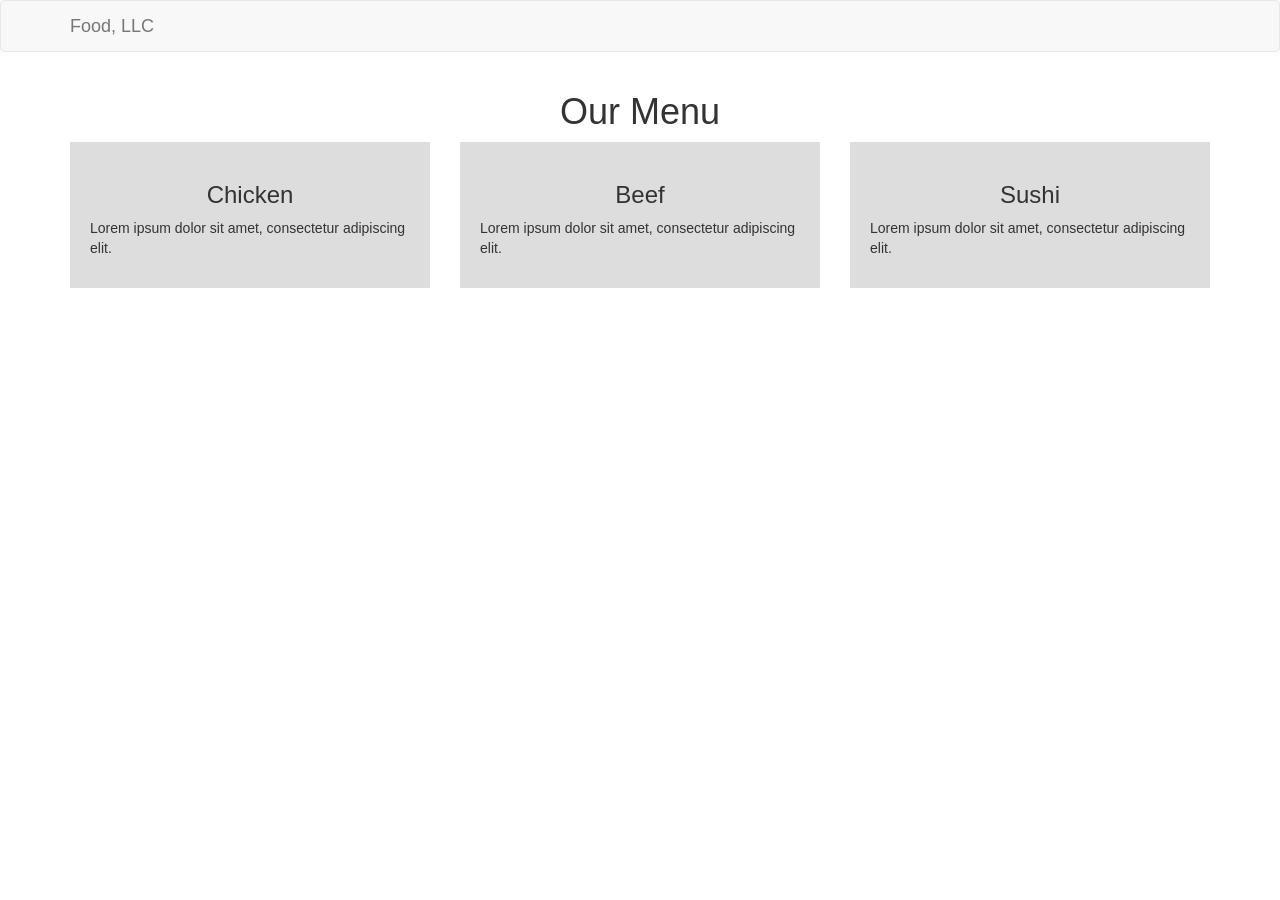
==== module3-solution/index.html @ 177e4652 "Module 3 solution" ====
<!DOCTYPE html>
<html>
<head>
<meta charset="utf-8">
<meta name="viewport" content="width=device-width, initial-scale=1">

<title>Food LLC</title>

<link rel="stylesheet" href="https://maxcdn.bootstrapcdn.com/bootstrap/3.4.1/css/bootstrap.min.css">
<link rel="stylesheet" href="css/styles.css">

</head>

<body>

<nav class="navbar navbar-default">
<div class="container">
<div class="navbar-header">
<a class="navbar-brand">Food, LLC</a>
</div>
</div>
</nav>

<div class="container">

<h1 class="text-center">Our Menu</h1>

<div class="row">

<div class="col-md-4 col-sm-6 col-xs-12">
<div class="section">
<h3 class="text-center">Chicken</h3>
<p>Lorem ipsum dolor sit amet, consectetur adipiscing elit.</p>
</div>
</div>

<div class="col-md-4 col-sm-6 col-xs-12">
<div class="section">
<h3 class="text-center">Beef</h3>
<p>Lorem ipsum dolor sit amet, consectetur adipiscing elit.</p>
</div>
</div>

<div class="col-md-4 col-sm-12 col-xs-12">
<div class="section">
<h3 class="text-center">Sushi</h3>
<p>Lorem ipsum dolor sit amet, consectetur adipiscing elit.</p>
</div>
</div>

</div>

</div>

</body>
</html>
---- module3-solution/css/styles.css ----
.section {
  background-color: #ddd;
  padding: 20px;
  margin-bottom: 20px;
}
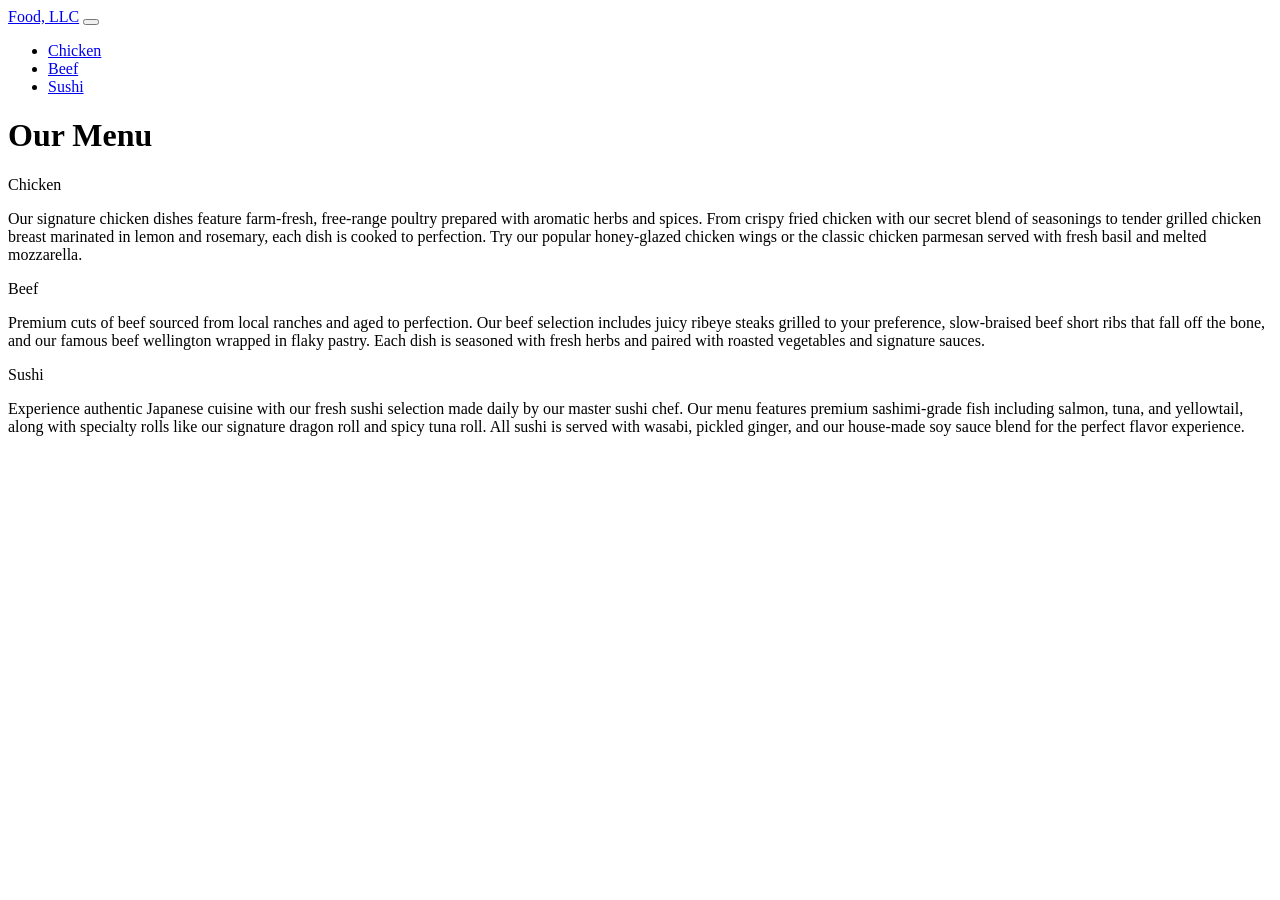
==== commit 6f3fe5b5: "Update index.html" ====
--- a/module3-solution/index.html
+++ b/module3-solution/index.html
@@ -1,56 +1,65 @@
+
 <!DOCTYPE html>
-<html>
+<html lang="en">
 <head>
-<meta charset="utf-8">
-<meta name="viewport" content="width=device-width, initial-scale=1">
-
-<title>Food LLC</title>
-
-<link rel="stylesheet" href="https://maxcdn.bootstrapcdn.com/bootstrap/3.4.1/css/bootstrap.min.css">
-<link rel="stylesheet" href="css/styles.css">
-
+    <meta charset="UTF-8">
+    <meta name="viewport" content="width=device-width, initial-scale=1.0">
+    <title>Module 3 – Bootstrap & Mobile-First Design</title>
+    <!-- Bootstrap CSS -->
+    <link rel="stylesheet" href="css/bootstrap.min.css">
+    <!-- Custom CSS -->
+    <link rel="stylesheet" href="css/styles.css">
 </head>
-
 <body>
 
-<nav class="navbar navbar-default">
-<div class="container">
-<div class="navbar-header">
-<a class="navbar-brand">Food, LLC</a>
-</div>
-</div>
-</nav>
+    <!-- Navbar -->
+    <nav class="navbar navbar-light bg-light">
+        <div class="container-fluid">
+            <a class="navbar-brand" href="#">Food, LLC</a>
+            <!-- Mobile menu button - only visible on mobile -->
+            <button class="navbar-toggler d-md-none" type="button" data-bs-toggle="collapse" data-bs-target="#navbar-collapse" aria-controls="navbar-collapse" aria-expanded="false" aria-label="Toggle navigation">
+                <span class="navbar-toggler-icon"></span>
+            </button>
 
-<div class="container">
+            <!-- Dropdown Menu (Mobile Only) -->
+            <div class="collapse navbar-collapse" id="navbar-collapse">
+                <ul class="navbar-nav w-100 d-md-none">
+                    <li class="nav-item"><a class="nav-link text-center" href="#chicken-section">Chicken</a></li>
+                    <li class="nav-item"><a class="nav-link text-center" href="#beef-section">Beef</a></li>
+                    <li class="nav-item"><a class="nav-link text-center" href="#sushi-section">Sushi</a></li>
+                </ul>
+            </div>
+        </div>
+    </nav>
 
-<h1 class="text-center">Our Menu</h1>
+    <div class="container-fluid">
+        <h1 class="text-center">Our Menu</h1>
+        
+        <div class="row">
+            <div class="col-md-4 col-sm-6 col-12">
+                <section class="menu-item" id="chicken-section">
+                    <div class="section-title chicken">Chicken</div>
+                    <p>Our signature chicken dishes feature farm-fresh, free-range poultry prepared with aromatic herbs and spices. From crispy fried chicken with our secret blend of seasonings to tender grilled chicken breast marinated in lemon and rosemary, each dish is cooked to perfection. Try our popular honey-glazed chicken wings or the classic chicken parmesan served with fresh basil and melted mozzarella.</p>
+                </section>
+            </div>
+            
+            <div class="col-md-4 col-sm-6 col-12">
+                <section class="menu-item" id="beef-section">
+                    <div class="section-title beef">Beef</div>
+                    <p>Premium cuts of beef sourced from local ranches and aged to perfection. Our beef selection includes juicy ribeye steaks grilled to your preference, slow-braised beef short ribs that fall off the bone, and our famous beef wellington wrapped in flaky pastry. Each dish is seasoned with fresh herbs and paired with roasted vegetables and signature sauces.</p>
+                </section>
+            </div>
+            
+            <div class="col-md-4 col-sm-12 col-12">
+                <section class="menu-item" id="sushi-section">
+                    <div class="section-title sushi">Sushi</div>
+                    <p>Experience authentic Japanese cuisine with our fresh sushi selection made daily by our master sushi chef. Our menu features premium sashimi-grade fish including salmon, tuna, and yellowtail, along with specialty rolls like our signature dragon roll and spicy tuna roll. All sushi is served with wasabi, pickled ginger, and our house-made soy sauce blend for the perfect flavor experience.</p>
+                </section>
+            </div>
+        </div>
+    </div>
 
-<div class="row">
-
-<div class="col-md-4 col-sm-6 col-xs-12">
-<div class="section">
-<h3 class="text-center">Chicken</h3>
-<p>Lorem ipsum dolor sit amet, consectetur adipiscing elit.</p>
-</div>
-</div>
-
-<div class="col-md-4 col-sm-6 col-xs-12">
-<div class="section">
-<h3 class="text-center">Beef</h3>
-<p>Lorem ipsum dolor sit amet, consectetur adipiscing elit.</p>
-</div>
-</div>
-
-<div class="col-md-4 col-sm-12 col-xs-12">
-<div class="section">
-<h3 class="text-center">Sushi</h3>
-<p>Lorem ipsum dolor sit amet, consectetur adipiscing elit.</p>
-</div>
-</div>
-
-</div>
-
-</div>
-
+    <!-- Scripts -->
+    <script src="https://cdn.jsdelivr.net/npm/bootstrap@5.3.0/dist/js/bootstrap.bundle.min.js"></script>
 </body>
 </html>
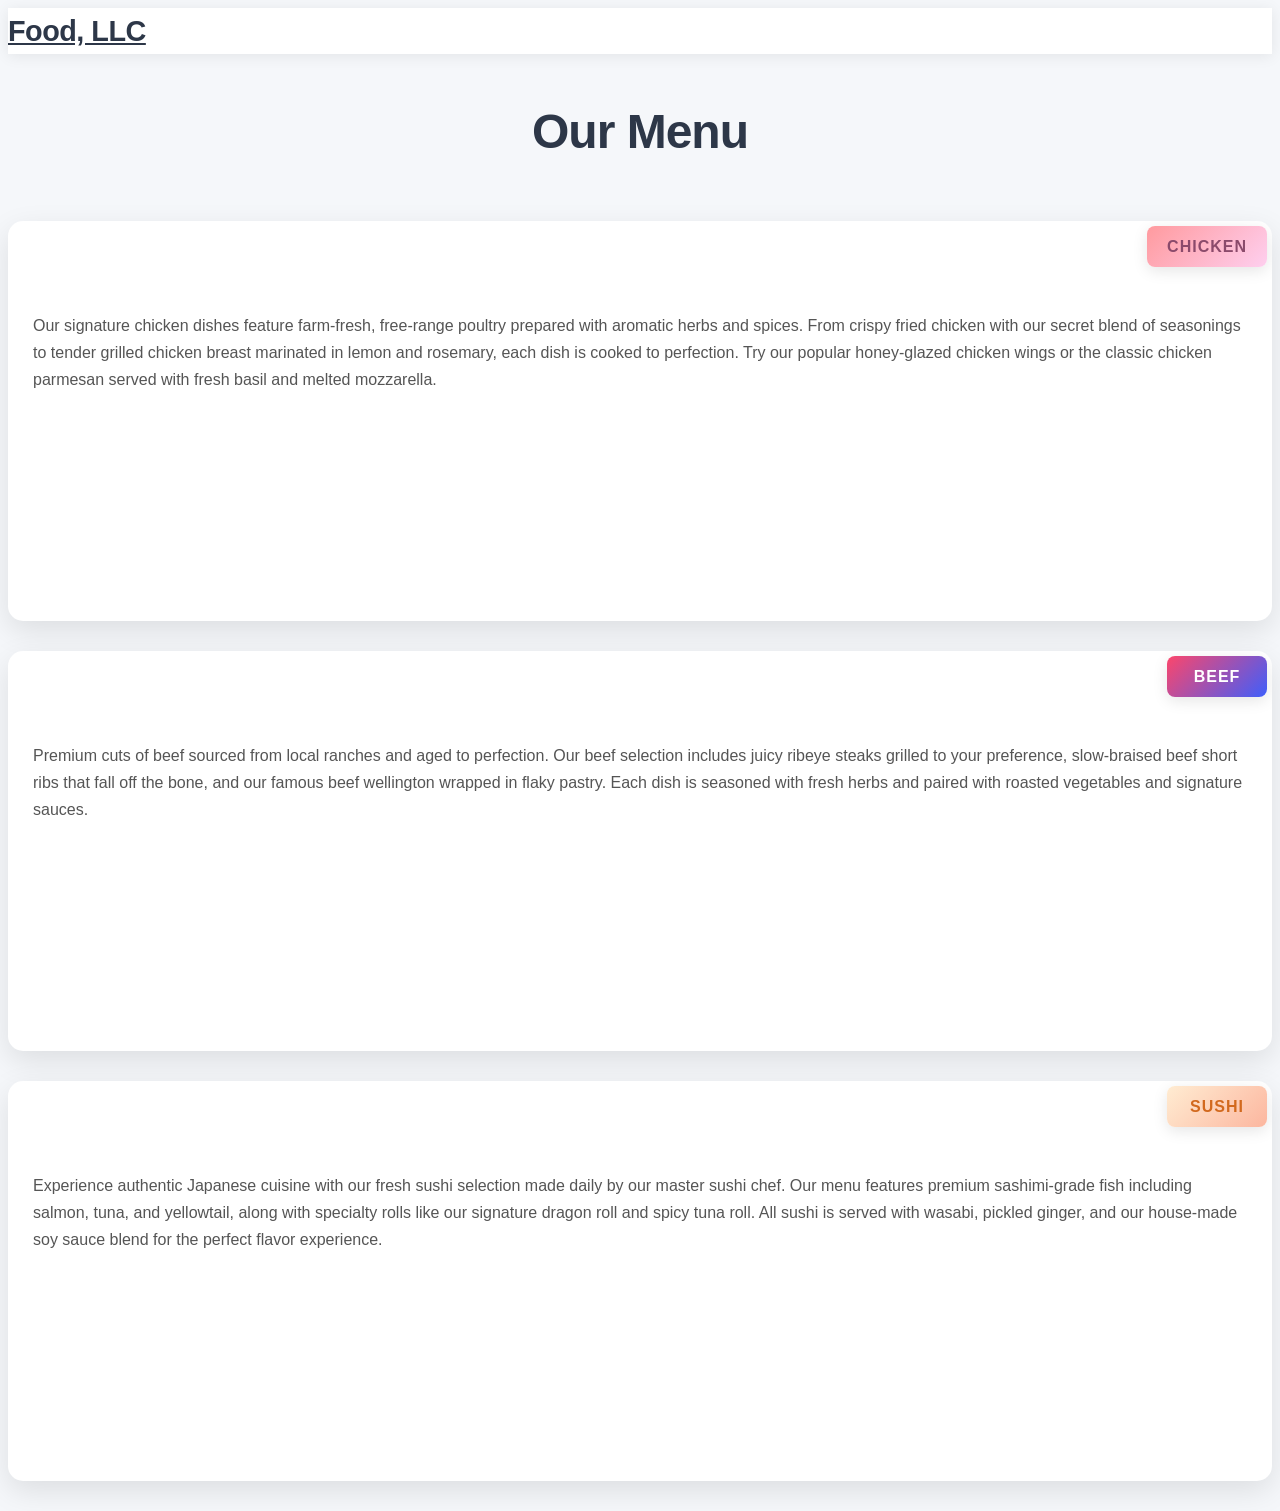
==== commit 85eadf78: "Update index.html" ====
--- a/module3-solution/index.html
+++ b/module3-solution/index.html
@@ -1,4 +1,3 @@
-
 <!DOCTYPE html>
 <html lang="en">
 <head>
--- a/module3-solution/css/styles.css
+++ b/module3-solution/css/styles.css
@@ -1,5 +1,181 @@
-.section {
-  background-color: #ddd;
-  padding: 20px;
-  margin-bottom: 20px;
+* {
+    box-sizing: border-box;
 }
+
+html {
+    scroll-behavior: smooth;
+}
+
+body {
+    font-family: 'Inter', -apple-system, BlinkMacSystemFont, 'Segoe UI', Roboto, Oxygen, Ubuntu, Cantarell, sans-serif;
+    font-size: 16px;
+    line-height: 1.6;
+    background-color: #f5f7fa;
+    min-height: 100vh;
+    color: #333;
+}
+
+/* Navbar styles */
+.navbar {
+    background-color: rgba(255, 255, 255, 0.95) !important;
+    border: none;
+    border-radius: 0;
+    box-shadow: 0 2px 15px rgba(0, 0, 0, 0.08);
+    backdrop-filter: blur(15px);
+}
+
+.navbar-brand {
+    font-weight: 800;
+    font-size: 1.8rem;
+    color: #2d3748 !important;
+    letter-spacing: -0.5px;
+    transition: all 0.3s ease;
+}
+
+.navbar-brand:hover {
+    color: #4299e1 !important;
+    transform: translateY(-1px);
+}
+
+/* Ensure toggle button is only visible on mobile */
+.navbar-toggler {
+    display: none;
+}
+
+@media (max-width: 767.98px) {
+    .navbar-toggler {
+        display: block;
+    }
+}
+
+/* Mobile dropdown styling */
+@media (max-width: 767.98px) {
+    .navbar-collapse {
+        border: none;
+        box-shadow: none;
+        margin: 0;
+        padding: 0;
+        background-color: #f8f9fa;
+        margin-top: 10px;
+    }
+    
+    .navbar-nav {
+        margin: 0;
+        width: 100%;
+    }
+    
+    .navbar-nav .nav-item {
+        width: 100%;
+    }
+    
+        .navbar-nav .nav-link {
+        border-bottom: 1px solid rgba(0, 0, 0, 0.1);
+        background-color: rgba(255, 255, 255, 0.95);
+        color: #2d3748 !important;
+        padding: 18px;
+        text-align: center;
+        display: block;
+        font-weight: 500;
+        transition: all 0.3s ease;
+    }
+    
+    .navbar-nav .nav-link:hover {
+        background-color: #4299e1;
+        color: #ffffff !important;
+        transform: translateX(5px);
+        box-shadow: 0 4px 15px rgba(66, 153, 225, 0.3);
+    }
+    
+    .navbar-nav .nav-item:last-child .nav-link {
+        border-bottom: none;
+    }
+}
+
+/* Hide navbar menu items on desktop */
+@media (min-width: 768px) {
+    .navbar-collapse {
+        display: none !important;
+    }
+}
+
+/* Page heading */
+h1 {
+    text-align: center;
+    margin: 40px 0 50px 0;
+    font-size: 3rem;
+    font-weight: 700;
+    color: #2d3748;
+    letter-spacing: -1px;
+}
+
+/* Menu items */
+.menu-item {
+    position: relative;
+    background: white;
+    border-radius: 15px;
+    margin: 0 0 30px 0;
+    padding: 75px 25px 25px 25px;
+    box-shadow: 0 10px 30px rgba(0, 0, 0, 0.1);
+    transition: all 0.3s ease;
+    overflow: hidden;
+    min-height: 400px;
+    scroll-margin-top: 10px;
+}
+
+.menu-item:hover {
+    transform: translateY(-5px);
+    box-shadow: 0 20px 40px rgba(0, 0, 0, 0.15);
+}
+
+.menu-item p {
+    color: #555;
+    text-align: left;
+    font-size: 1rem;
+    line-height: 1.7;
+}
+
+.section-title {
+    position: absolute;
+    top: 5px;
+    right: 5px;
+    border-radius: 8px;
+    padding: 8px 20px;
+    font-size: 1rem;
+    font-weight: 600;
+    text-align: center;
+    min-width: 100px;
+    text-transform: uppercase;
+    letter-spacing: 1px;
+    box-shadow: 0 4px 15px rgba(0, 0, 0, 0.1);
+}
+
+.chicken {
+    background: linear-gradient(135deg, #ff9a9e 0%, #fecfef 100%);
+    color: #8b4a6b;
+}
+
+.beef {
+    background: linear-gradient(135deg, #fc466b 0%, #3f5efb 100%);
+    color: white;
+}
+
+.sushi {
+    background: linear-gradient(135deg, #ffecd2 0%, #fcb69f 100%);
+    color: #d2691e;
+}
+
+/* Mobile adjustments */
+@media (max-width: 767px) {
+    h1 {
+        font-size: 2.5rem;
+        margin: 30px 0 40px 0;
+    }
+    
+    .menu-item {
+        margin-bottom: 20px;
+    }
+    
+    #sushi-section {
+        margin-bottom: 100px;
+    }
+}
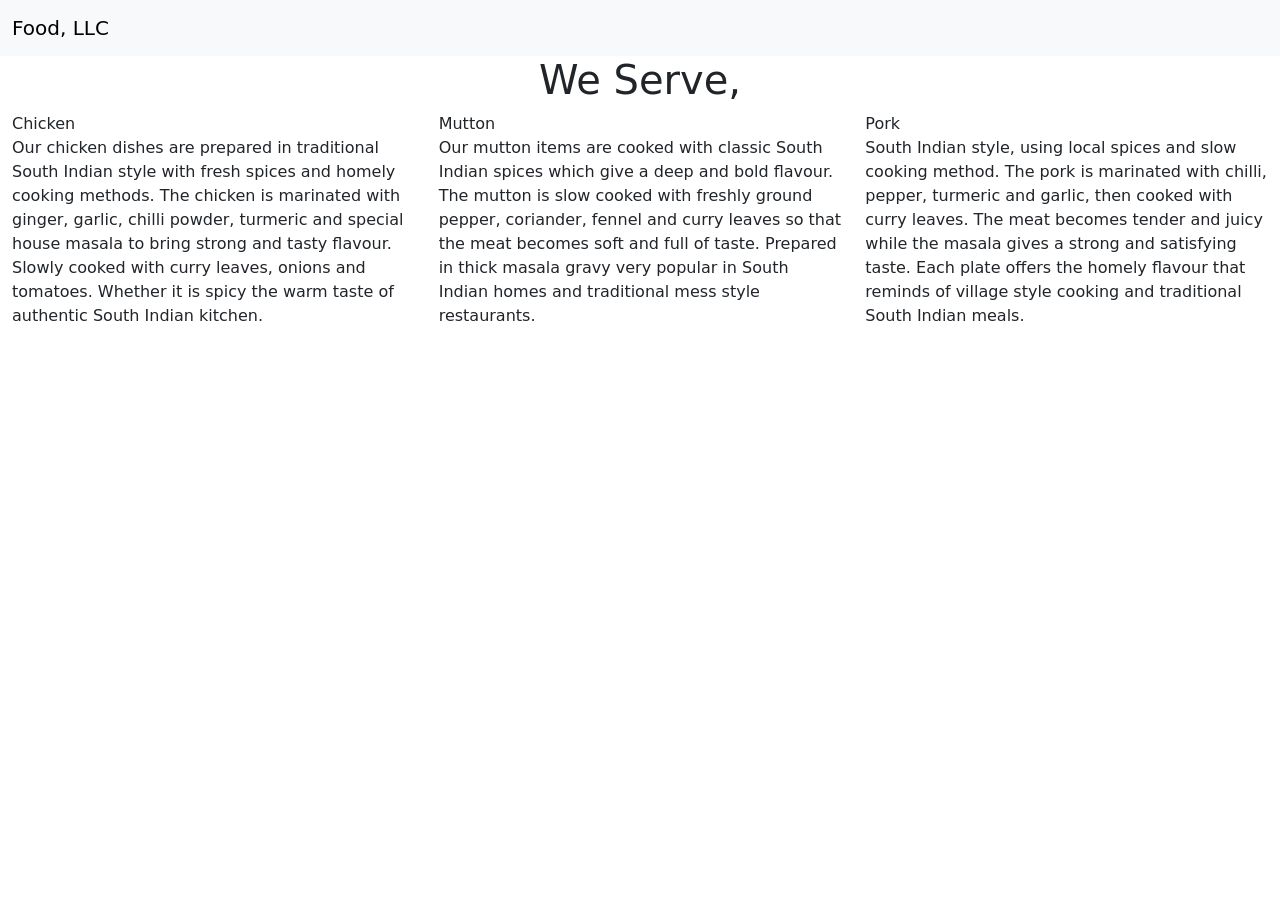
==== commit efd3d445: "Update index.html" ====
--- a/module3-solution/index.html
+++ b/module3-solution/index.html
@@ -1,64 +1,54 @@
 <!DOCTYPE html>
 <html lang="en">
 <head>
-    <meta charset="UTF-8">
-    <meta name="viewport" content="width=device-width, initial-scale=1.0">
-    <title>Module 3 – Bootstrap & Mobile-First Design</title>
-    <!-- Bootstrap CSS -->
-    <link rel="stylesheet" href="css/bootstrap.min.css">
-    <!-- Custom CSS -->
-    <link rel="stylesheet" href="css/styles.css">
+  <meta charset="UTF-8">
+  <meta name="viewport" content="width=device-width, initial-scale=1.0">
+  <title>Module3-Solution</title>
+  <link rel="preconnect" href="https://fonts.googleapis.com">
+  <link rel="preconnect" href="https://fonts.gstatic.com" crossorigin>
+  <link href="https://fonts.googleapis.com/css2?family=Funnel+Display:wght@300..800&display=swap" rel="stylesheet">
+  <link rel="stylesheet" href="css/bootstrap.min.css">
+  <link rel="stylesheet" href="css/style.css">
 </head>
 <body>
-
-    <!-- Navbar -->
-    <nav class="navbar navbar-light bg-light">
-        <div class="container-fluid">
-            <a class="navbar-brand" href="#">Food, LLC</a>
-            <!-- Mobile menu button - only visible on mobile -->
-            <button class="navbar-toggler d-md-none" type="button" data-bs-toggle="collapse" data-bs-target="#navbar-collapse" aria-controls="navbar-collapse" aria-expanded="false" aria-label="Toggle navigation">
-                <span class="navbar-toggler-icon"></span>
-            </button>
-
-            <!-- Dropdown Menu (Mobile Only) -->
-            <div class="collapse navbar-collapse" id="navbar-collapse">
-                <ul class="navbar-nav w-100 d-md-none">
-                    <li class="nav-item"><a class="nav-link text-center" href="#chicken-section">Chicken</a></li>
-                    <li class="nav-item"><a class="nav-link text-center" href="#beef-section">Beef</a></li>
-                    <li class="nav-item"><a class="nav-link text-center" href="#sushi-section">Sushi</a></li>
-                </ul>
-            </div>
-        </div>
-    </nav>
-
-    <div class="container-fluid">
-        <h1 class="text-center">Our Menu</h1>
-        
-        <div class="row">
-            <div class="col-md-4 col-sm-6 col-12">
-                <section class="menu-item" id="chicken-section">
-                    <div class="section-title chicken">Chicken</div>
-                    <p>Our signature chicken dishes feature farm-fresh, free-range poultry prepared with aromatic herbs and spices. From crispy fried chicken with our secret blend of seasonings to tender grilled chicken breast marinated in lemon and rosemary, each dish is cooked to perfection. Try our popular honey-glazed chicken wings or the classic chicken parmesan served with fresh basil and melted mozzarella.</p>
-                </section>
-            </div>
-            
-            <div class="col-md-4 col-sm-6 col-12">
-                <section class="menu-item" id="beef-section">
-                    <div class="section-title beef">Beef</div>
-                    <p>Premium cuts of beef sourced from local ranches and aged to perfection. Our beef selection includes juicy ribeye steaks grilled to your preference, slow-braised beef short ribs that fall off the bone, and our famous beef wellington wrapped in flaky pastry. Each dish is seasoned with fresh herbs and paired with roasted vegetables and signature sauces.</p>
-                </section>
-            </div>
-            
-            <div class="col-md-4 col-sm-12 col-12">
-                <section class="menu-item" id="sushi-section">
-                    <div class="section-title sushi">Sushi</div>
-                    <p>Experience authentic Japanese cuisine with our fresh sushi selection made daily by our master sushi chef. Our menu features premium sashimi-grade fish including salmon, tuna, and yellowtail, along with specialty rolls like our signature dragon roll and spicy tuna roll. All sushi is served with wasabi, pickled ginger, and our house-made soy sauce blend for the perfect flavor experience.</p>
-                </section>
-            </div>
-        </div>
+<nav class="navbar navbar-light bg-light">
+  <div class="container-fluid">
+    <a class="navbar-brand" href="#">Food, LLC</a>
+    <button class="navbar-toggler d-md-none" type="button" data-bs-toggle="collapse" data-bs-target="#navbar-collapse" aria-controls="navbar-collapse" aria-expanded="false" aria-label="Toggle navigation">
+      <span class="navbar-toggler-icon"></span>
+    </button>
+    <div class="collapse navbar-collapse" id="navbar-collapse">
+      <ul class="navbar-nav w-100 d-md-none">
+        <li class="nav-item"><a class="nav-link text-center" href="#chicken-section">Chicken</a></li>
+        <li class="nav-item"><a class="nav-link text-center" href="#mutton-section">Mutton</a></li>
+        <li class="nav-item"><a class="nav-link text-center" href="#pork-section">Pork</a></li>
+      </ul>
     </div>
-
-    <!-- Scripts -->
-    <script src="https://cdn.jsdelivr.net/npm/bootstrap@5.3.0/dist/js/bootstrap.bundle.min.js"></script>
+  </div>
+</nav>
+<div class="container-fluid">
+  <h1 class="text-center">We Serve,</h1>
+  <div class="row">
+    <div class="col-md-4 col-sm-6 col-12">
+      <section class="menu-item" id="chicken-section">
+        <div class="section-title chicken">Chicken</div>
+        <p>Our chicken dishes are prepared in traditional South Indian style with fresh spices and homely cooking methods. The chicken is marinated with ginger, garlic, chilli powder, turmeric and special house masala to bring strong and tasty flavour. Slowly cooked with curry leaves, onions and tomatoes. Whether it is spicy the warm taste of authentic South Indian kitchen.</p>
+      </section>
+    </div>
+    <div class="col-md-4 col-sm-6 col-12">
+      <section class="menu-item" id="mutton-section">
+        <div class="section-title mutton">Mutton</div>
+        <p>Our mutton items are cooked with classic South Indian spices which give a deep and bold flavour. The mutton is slow cooked with freshly ground pepper, coriander, fennel and curry leaves so that the meat becomes soft and full of taste. Prepared in thick masala gravy very popular in South Indian homes and traditional mess style restaurants.</p>
+      </section>
+    </div>
+    <div class="col-md-4 col-sm-12 col-12">
+      <section class="menu-item" id="pork-section">
+        <div class="section-title pork">Pork</div>
+        <p>South Indian style, using local spices and slow cooking method. The pork is marinated with chilli, pepper, turmeric and garlic, then cooked with curry leaves. The meat becomes tender and juicy while the masala gives a strong and satisfying taste. Each plate offers the homely flavour that reminds of village style cooking and traditional South Indian meals.</p>
+      </section>
+    </div>
+  </div>
+</div>
+<script src="https://cdn.jsdelivr.net/npm/bootstrap@5.3.0/dist/js/bootstrap.bundle.min.js"></script>
 </body>
 </html>
